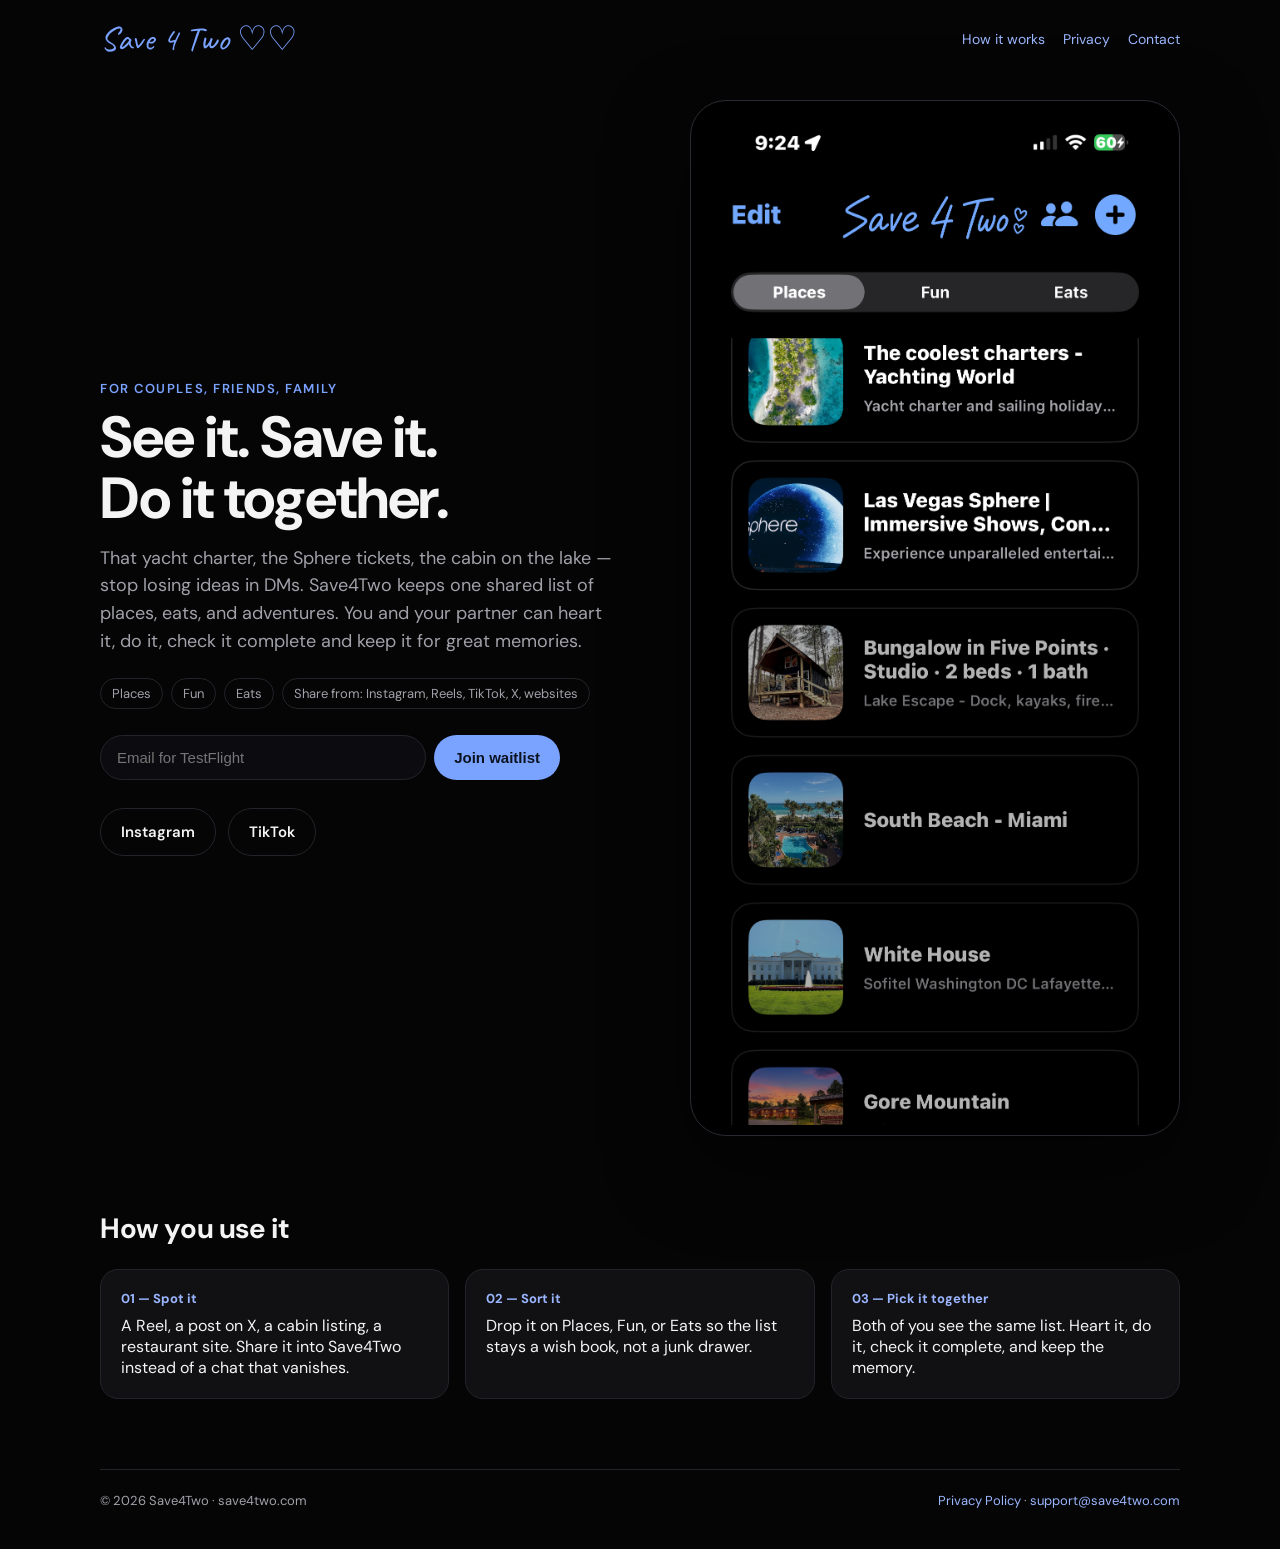
==== website/index.html @ bd9481e2 "Add save4two.com static site with support@ privacy page. Ready to upload the website folder to Cloud" ====
<!DOCTYPE html>
<html lang="en">
<head>
  <meta charset="utf-8" />
  <meta name="viewport" content="width=device-width, initial-scale=1" />
  <title>Save4Two — Shared list for couples, friends, family</title>
  <meta name="description" content="Save ideas from Instagram, Reels, TikTok, X, and websites. Heart it, do it, check it complete, and keep the memories." />
  <link rel="preconnect" href="https://fonts.googleapis.com" />
  <link rel="preconnect" href="https://fonts.gstatic.com" crossorigin />
  <link href="https://fonts.googleapis.com/css2?family=Caveat:wght@600&family=DM+Sans:ital,opsz,wght@0,9..40,400;0,9..40,500;0,9..40,600;0,9..40,700;1,9..40,400&display=swap" rel="stylesheet" />
  <style>
    :root {
      --bg: #050505;
      --card: #111114;
      --ink: #f4f4f5;
      --muted: #a1a1aa;
      --blue: #7aa2ff;
      --blue-2: #9bb6ff;
      --line: #23232a;
    }
    * { box-sizing: border-box; margin: 0; padding: 0; }
    html, body { background: var(--bg); color: var(--ink); font-family: "DM Sans", system-ui, sans-serif; }
    body { min-height: 100vh; }
    a { color: var(--blue-2); text-decoration: none; }
    a:hover { text-decoration: underline; }
    .wrap { width: min(1080px, calc(100% - 40px)); margin: 0 auto; }
    header {
      display: flex; align-items: center; justify-content: space-between;
      padding: 22px 0 8px;
    }
    .wordmark {
      font-family: Caveat, cursive;
      font-size: 34px;
      color: var(--blue);
      letter-spacing: .2px;
      line-height: 1;
    }
    nav { display: flex; gap: 18px; font-size: 14px; color: var(--muted); }
    .hero {
      display: grid;
      grid-template-columns: 1.05fr .95fr;
      gap: 48px;
      align-items: center;
      padding: 36px 0 64px;
    }
    h1 {
      font-size: clamp(34px, 5vw, 58px);
      line-height: 1.05;
      letter-spacing: -1.2px;
      margin: 10px 0 16px;
    }
    .lede { color: var(--muted); font-size: 18px; line-height: 1.55; max-width: 520px; }
    .actions { display: flex; flex-wrap: wrap; gap: 12px; margin-top: 28px; }
    .btn {
      display: inline-flex; align-items: center; justify-content: center;
      border-radius: 999px; padding: 13px 20px; font-weight: 600; font-size: 15px;
      border: 0; cursor: pointer;
    }
    .btn-primary { background: var(--blue); color: #0b1220; }
    .btn-ghost { background: transparent; color: var(--ink); border: 1px solid var(--line); }
    form.wait {
      margin-top: 26px; display: flex; gap: 8px; max-width: 460px;
    }
    form.wait input {
      flex: 1; background: #0c0c10; border: 1px solid var(--line); color: var(--ink);
      border-radius: 999px; padding: 13px 16px; font-size: 15px; outline: none;
    }
    form.wait input:focus { border-color: var(--blue); }
    .phone {
      background: #000;
      border: 1px solid #2a2a32;
      border-radius: 36px;
      padding: 10px;
      box-shadow: 0 30px 80px rgba(0,0,0,.55);
    }
    .phone img {
      width: 100%;
      display: block;
      border-radius: 26px;
    }
    .pills { display: flex; gap: 8px; flex-wrap: wrap; margin-top: 22px; }
    .pill {
      border: 1px solid var(--line); color: var(--muted);
      border-radius: 999px; padding: 6px 11px; font-size: 13px;
    }
    .how { padding: 10px 0 70px; }
    .how h2 { font-size: 28px; letter-spacing: -.4px; margin-bottom: 22px; }
    .steps {
      display: grid; grid-template-columns: repeat(3, 1fr); gap: 16px;
    }
    .step {
      background: var(--card); border: 1px solid var(--line);
      border-radius: 18px; padding: 20px;
    }
    .step b { display: block; color: var(--blue-2); font-size: 13px; margin-bottom: 8px; }
    footer {
      border-top: 1px solid var(--line);
      padding: 22px 0 40px;
      color: var(--muted); font-size: 13px;
      display: flex; justify-content: space-between; gap: 12px; flex-wrap: wrap;
    }
    @media (max-width: 800px) {
      .hero, .steps { grid-template-columns: 1fr; }
      .phone { max-width: 360px; margin: 0 auto; }
      nav { display: none; }
      form.wait { flex-direction: column; }
    }
  </style>
</head>
<body>
  <div class="wrap">
    <header>
      <div class="wordmark">Save 4 Two ♡♡</div>
      <nav>
        <a href="#how">How it works</a>
        <a href="privacy.html">Privacy</a>
        <a href="mailto:support@save4two.com">Contact</a>
      </nav>
    </header>

    <section class="hero">
      <div>
        <p style="color:var(--blue);font-weight:600;font-size:13px;letter-spacing:.12em;text-transform:uppercase;">For couples, friends, family</p>
        <h1>See it. Save it.<br>Do it together.</h1>
        <p class="lede">
          That yacht charter, the Sphere tickets, the cabin on the lake —
          stop losing ideas in DMs. Save4Two keeps one shared
          list of places, eats, and adventures. You and your partner can heart it,
          do it, check it complete and keep it for great memories.
        </p>
        <div class="pills">
          <span class="pill">Places</span>
          <span class="pill">Fun</span>
          <span class="pill">Eats</span>
          <span class="pill">Share from: Instagram, Reels, TikTok, X, websites</span>
        </div>
        <form class="wait" action="mailto:support@save4two.com?subject=Save4Two%20waitlist" method="post" enctype="text/plain">
          <input type="email" name="email" required placeholder="Email for TestFlight" />
          <button class="btn btn-primary" type="submit">Join waitlist</button>
        </form>
        <div class="actions">
          <a class="btn btn-ghost" href="https://instagram.com/save4two" target="_blank" rel="noreferrer">Instagram</a>
          <a class="btn btn-ghost" href="https://www.tiktok.com/@save4two" target="_blank" rel="noreferrer">TikTok</a>
        </div>
      </div>
      <div class="phone">
        <img src="app-screenshot.png" alt="Save4Two app showing a shared Places list" />
      </div>
    </section>

    <section class="how" id="how">
      <h2>How you use it</h2>
      <div class="steps">
        <div class="step">
          <b>01 — Spot it</b>
          A Reel, a post on X, a cabin listing, a restaurant site. Share it into Save4Two instead of a chat that vanishes.
        </div>
        <div class="step">
          <b>02 — Sort it</b>
          Drop it on Places, Fun, or Eats so the list stays a wish book, not a junk drawer.
        </div>
        <div class="step">
          <b>03 — Pick it together</b>
          Both of you see the same list. Heart it, do it, check it complete, and keep the memory.
        </div>
      </div>
    </section>

    <footer>
      <div>© 2026 Save4Two · save4two.com</div>
      <div>
        <a href="privacy.html">Privacy Policy</a>
        ·
        <a href="mailto:support@save4two.com">support@save4two.com</a>
      </div>
    </footer>
  </div>
</body>
</html>
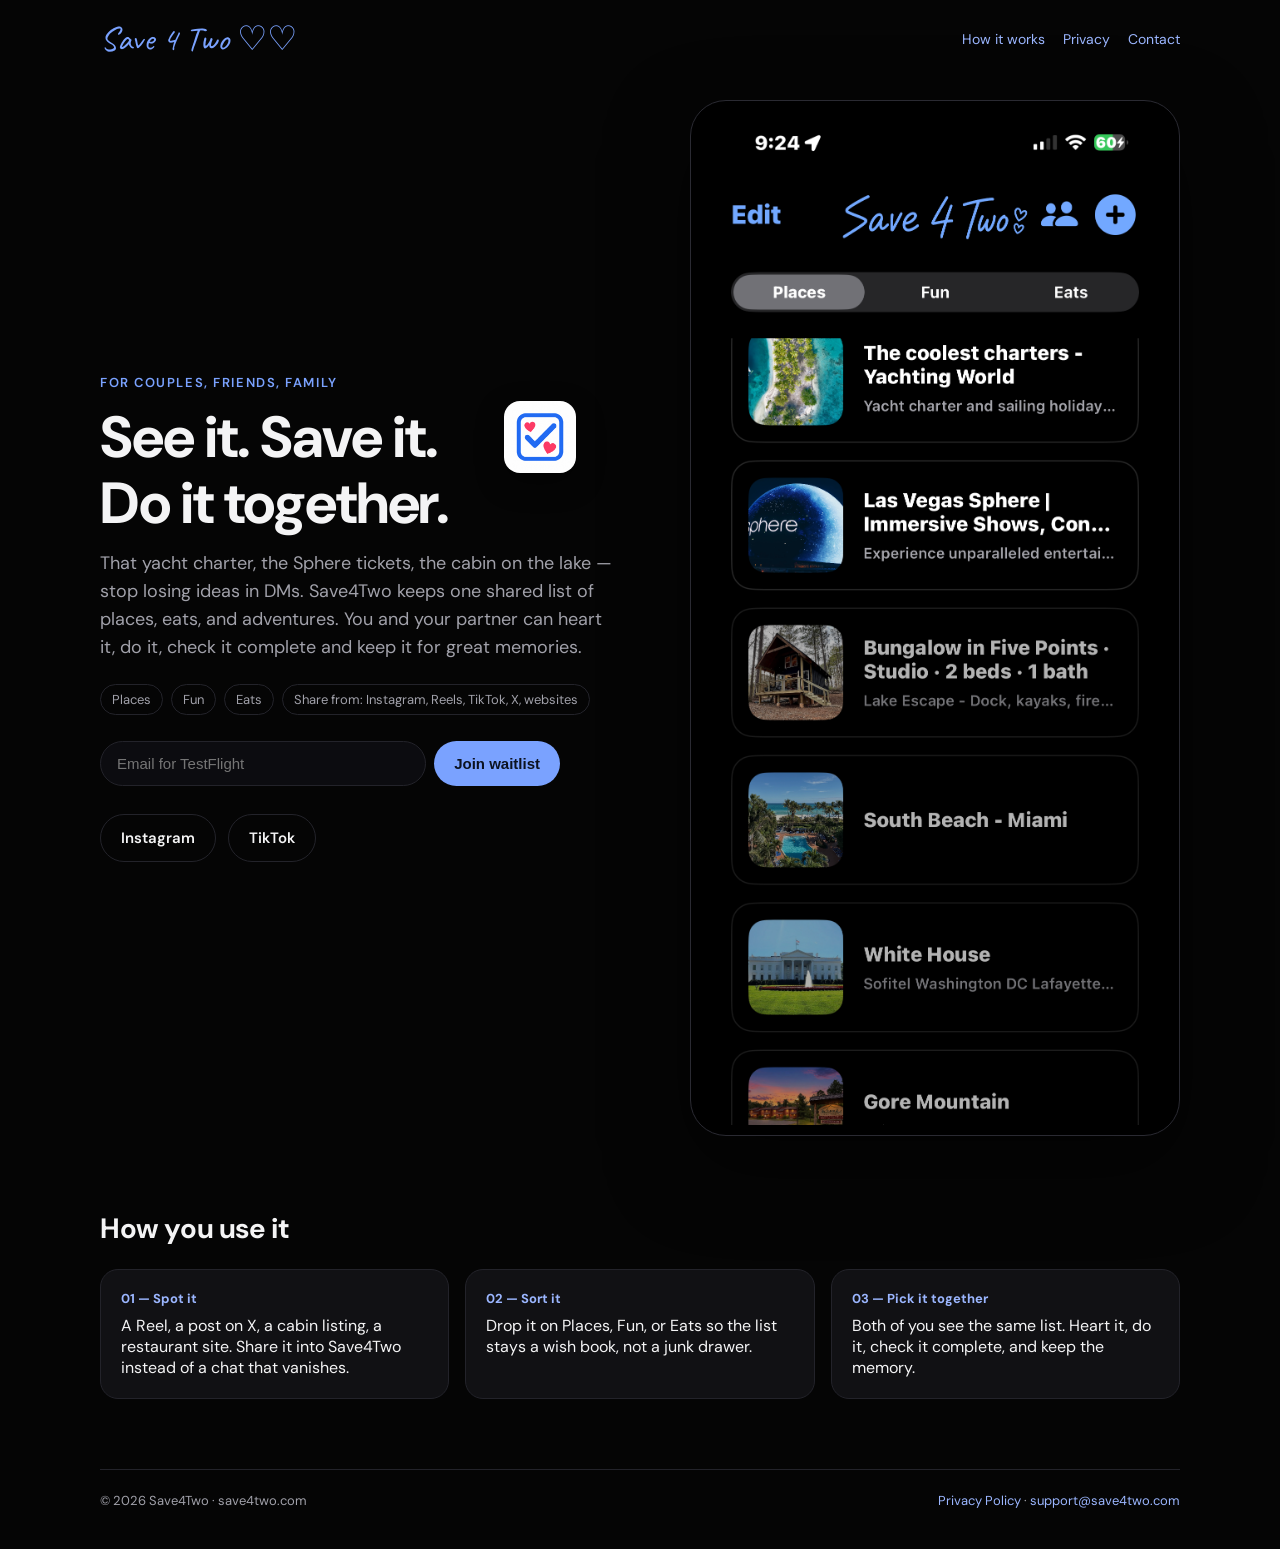
==== commit 8e75b0d4: "Place the app icon on the See it Save it line. Drop the Chris Fleck sentence from the privacy page. " ====
--- a/website/index.html
+++ b/website/index.html
@@ -4,6 +4,7 @@
   <meta charset="utf-8" />
   <meta name="viewport" content="width=device-width, initial-scale=1" />
   <title>Save4Two — Shared list for couples, friends, family</title>
+  <link rel="icon" href="app-icon.png" type="image/png" />
   <meta name="description" content="Save ideas from Instagram, Reels, TikTok, X, and websites. Heart it, do it, check it complete, and keep the memories." />
   <link rel="preconnect" href="https://fonts.googleapis.com" />
   <link rel="preconnect" href="https://fonts.gstatic.com" crossorigin />
@@ -48,6 +49,27 @@
       line-height: 1.05;
       letter-spacing: -1.2px;
       margin: 10px 0 16px;
+    }
+    .title-line {
+      display: flex;
+      align-items: center;
+      width: 100%;
+    }
+    .icon-slot {
+      flex: 1;
+      display: flex;
+      justify-content: center;
+      align-items: center;
+      min-width: 72px;
+    }
+    .app-icon {
+      width: 72px;
+      height: 72px;
+      border-radius: 16px;
+      box-shadow: 0 10px 28px rgba(0,0,0,.45);
+    }
+    @media (max-width: 800px) {
+      .app-icon { width: 56px; height: 56px; border-radius: 13px; }
     }
     .lede { color: var(--muted); font-size: 18px; line-height: 1.55; max-width: 520px; }
     .actions { display: flex; flex-wrap: wrap; gap: 12px; margin-top: 28px; }
@@ -121,7 +143,15 @@
     <section class="hero">
       <div>
         <p style="color:var(--blue);font-weight:600;font-size:13px;letter-spacing:.12em;text-transform:uppercase;">For couples, friends, family</p>
-        <h1>See it. Save it.<br>Do it together.</h1>
+        <h1>
+          <span class="title-line">
+            <span>See it. Save it.</span>
+            <span class="icon-slot">
+              <img class="app-icon" src="app-icon.png" alt="Save4Two app icon" />
+            </span>
+          </span>
+          Do it together.
+        </h1>
         <p class="lede">
           That yacht charter, the Sphere tickets, the cabin on the lake —
           stop losing ideas in DMs. Save4Two keeps one shared
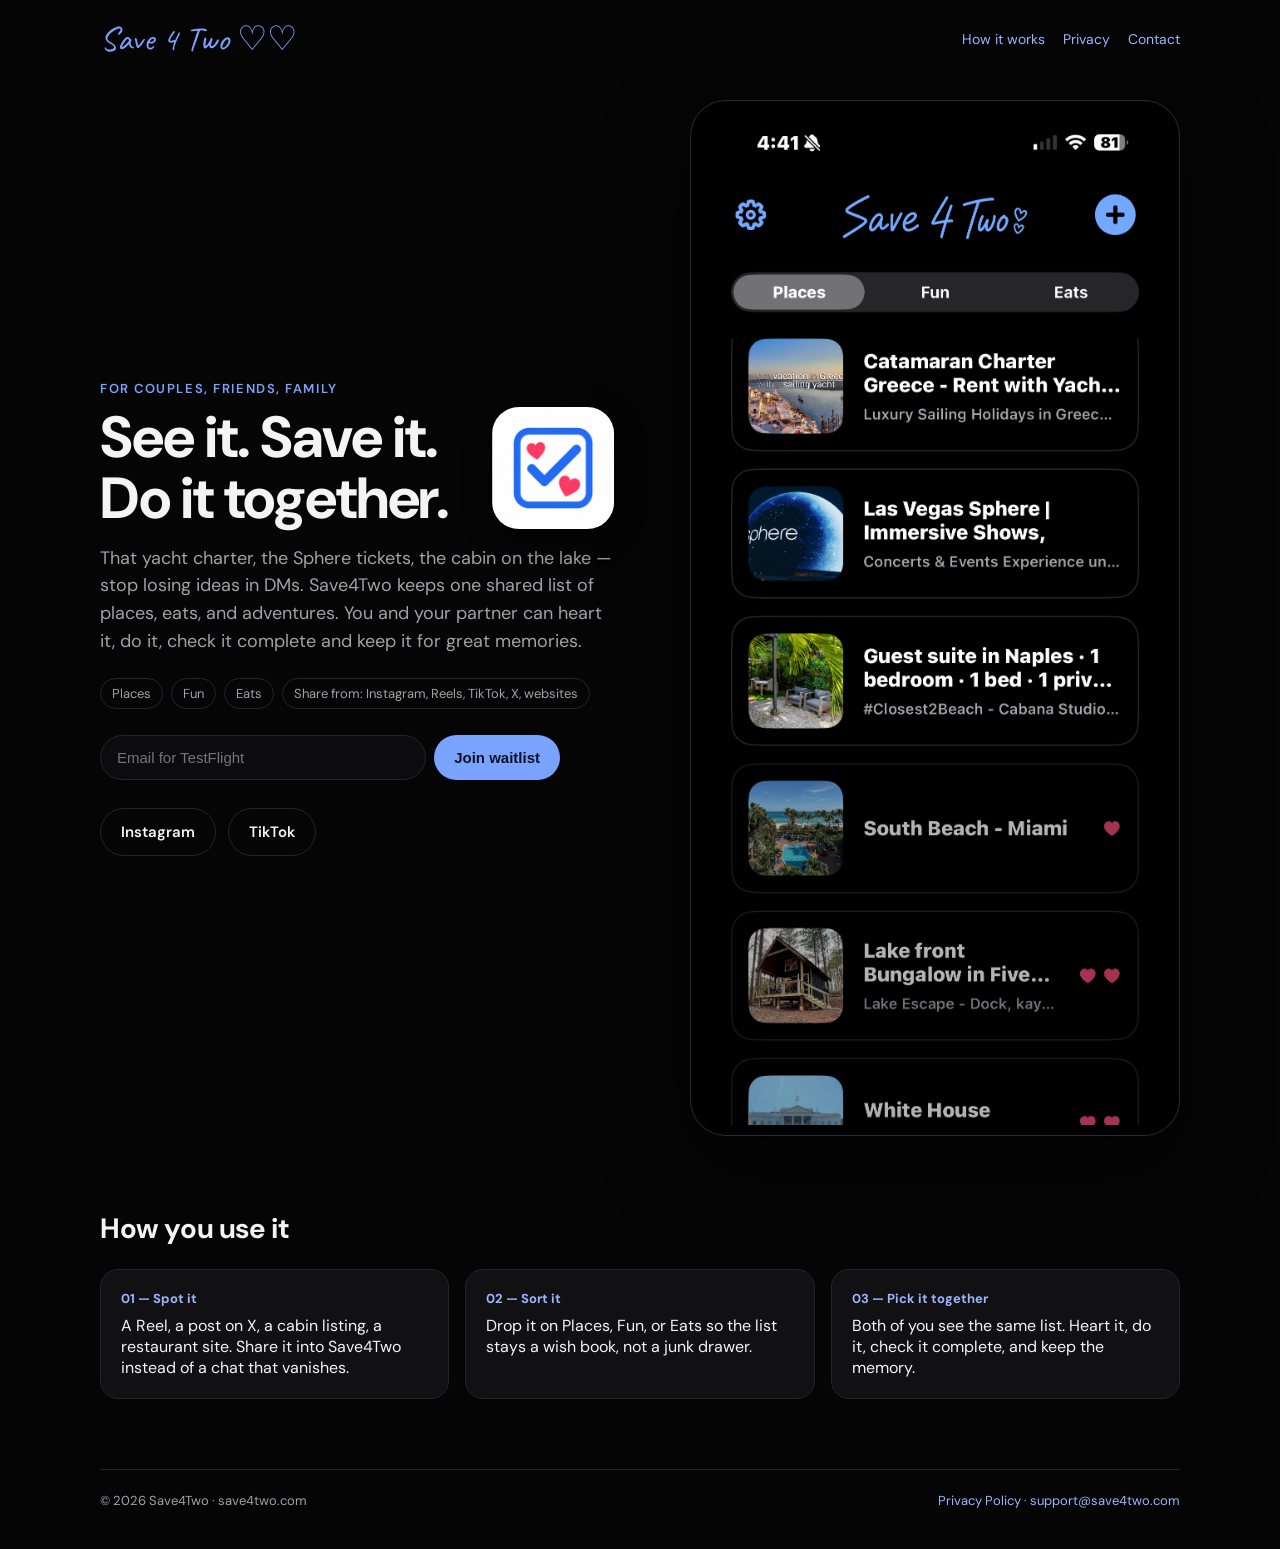
==== commit d40253de: "Make the homepage icon as tall as both headline lines. Co-authored-by: chrismfleck <chrismfleck@user" ====
--- a/website/index.html
+++ b/website/index.html
@@ -45,31 +45,34 @@
       padding: 36px 0 64px;
     }
     h1 {
+      display: flex;
+      align-items: stretch;
+      gap: 16px;
       font-size: clamp(34px, 5vw, 58px);
       line-height: 1.05;
       letter-spacing: -1.2px;
       margin: 10px 0 16px;
     }
-    .title-line {
-      display: flex;
-      align-items: center;
-      width: 100%;
+    .headline-text {
+      flex: 0 1 auto;
+      white-space: nowrap;
     }
     .icon-slot {
       flex: 1;
-      display: flex;
-      justify-content: center;
-      align-items: center;
-      min-width: 72px;
+      position: relative;
+      min-width: 2.1em;
     }
     .app-icon {
-      width: 72px;
-      height: 72px;
-      border-radius: 16px;
+      position: absolute;
+      top: 0;
+      bottom: 0;
+      left: 50%;
+      transform: translateX(-50%);
+      height: 100%;
+      width: auto;
+      aspect-ratio: 1;
+      border-radius: 22%;
       box-shadow: 0 10px 28px rgba(0,0,0,.45);
-    }
-    @media (max-width: 800px) {
-      .app-icon { width: 56px; height: 56px; border-radius: 13px; }
     }
     .lede { color: var(--muted); font-size: 18px; line-height: 1.55; max-width: 520px; }
     .actions { display: flex; flex-wrap: wrap; gap: 12px; margin-top: 28px; }
@@ -144,13 +147,10 @@
       <div>
         <p style="color:var(--blue);font-weight:600;font-size:13px;letter-spacing:.12em;text-transform:uppercase;">For couples, friends, family</p>
         <h1>
-          <span class="title-line">
-            <span>See it. Save it.</span>
-            <span class="icon-slot">
-              <img class="app-icon" src="app-icon.png" alt="Save4Two app icon" />
-            </span>
+          <span class="headline-text">See it. Save it.<br>Do it together.</span>
+          <span class="icon-slot">
+            <img class="app-icon" src="app-icon.png" alt="Save4Two app icon" />
           </span>
-          Do it together.
         </h1>
         <p class="lede">
           That yacht charter, the Sphere tickets, the cabin on the lake —
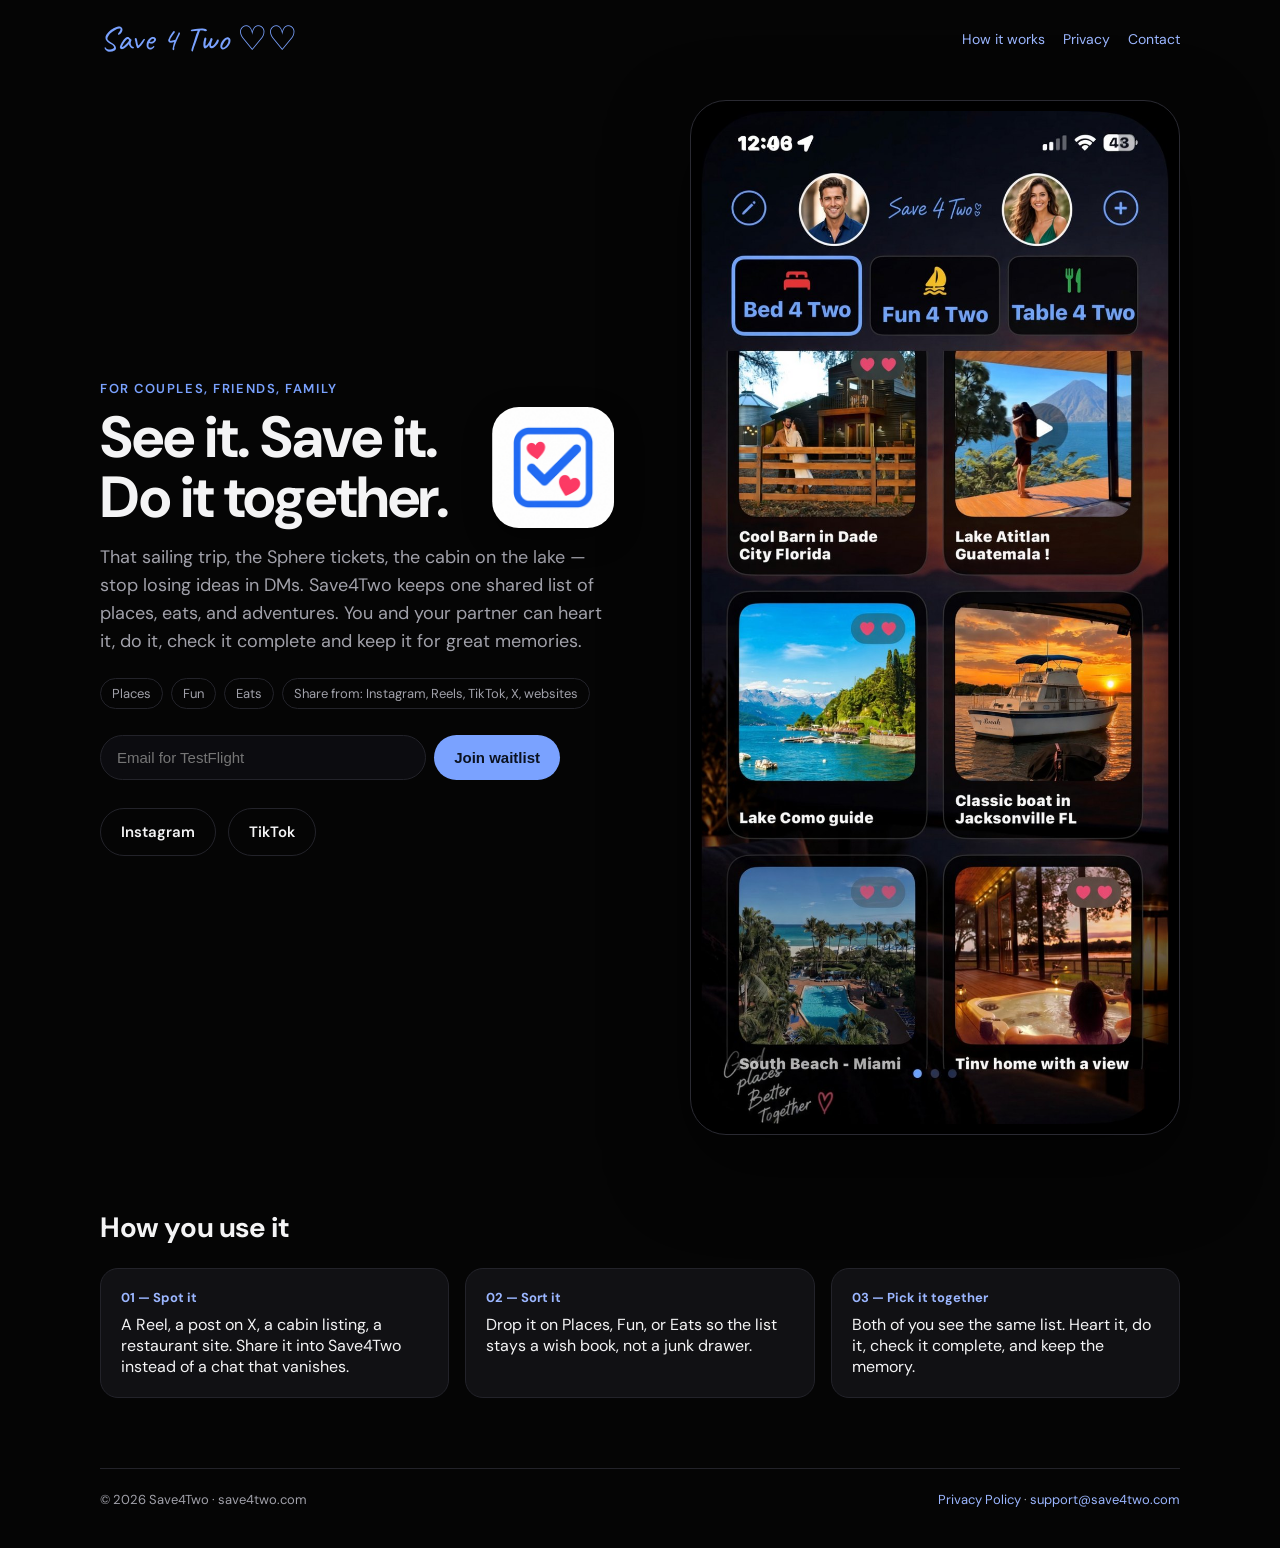
==== commit 9cdd6e54: "Update marketing site screenshot and sailing-trip copy. Replace the phone mockup with the current Be" ====
--- a/website/index.html
+++ b/website/index.html
@@ -153,7 +153,7 @@
           </span>
         </h1>
         <p class="lede">
-          That yacht charter, the Sphere tickets, the cabin on the lake —
+          That sailing trip, the Sphere tickets, the cabin on the lake —
           stop losing ideas in DMs. Save4Two keeps one shared
           list of places, eats, and adventures. You and your partner can heart it,
           do it, check it complete and keep it for great memories.
@@ -174,7 +174,7 @@
         </div>
       </div>
       <div class="phone">
-        <img src="app-screenshot.png" alt="Save4Two app showing a shared Places list" />
+        <img src="app-screenshot.jpg" alt="Save4Two app showing a shared Bed 4 Two list" />
       </div>
     </section>
 
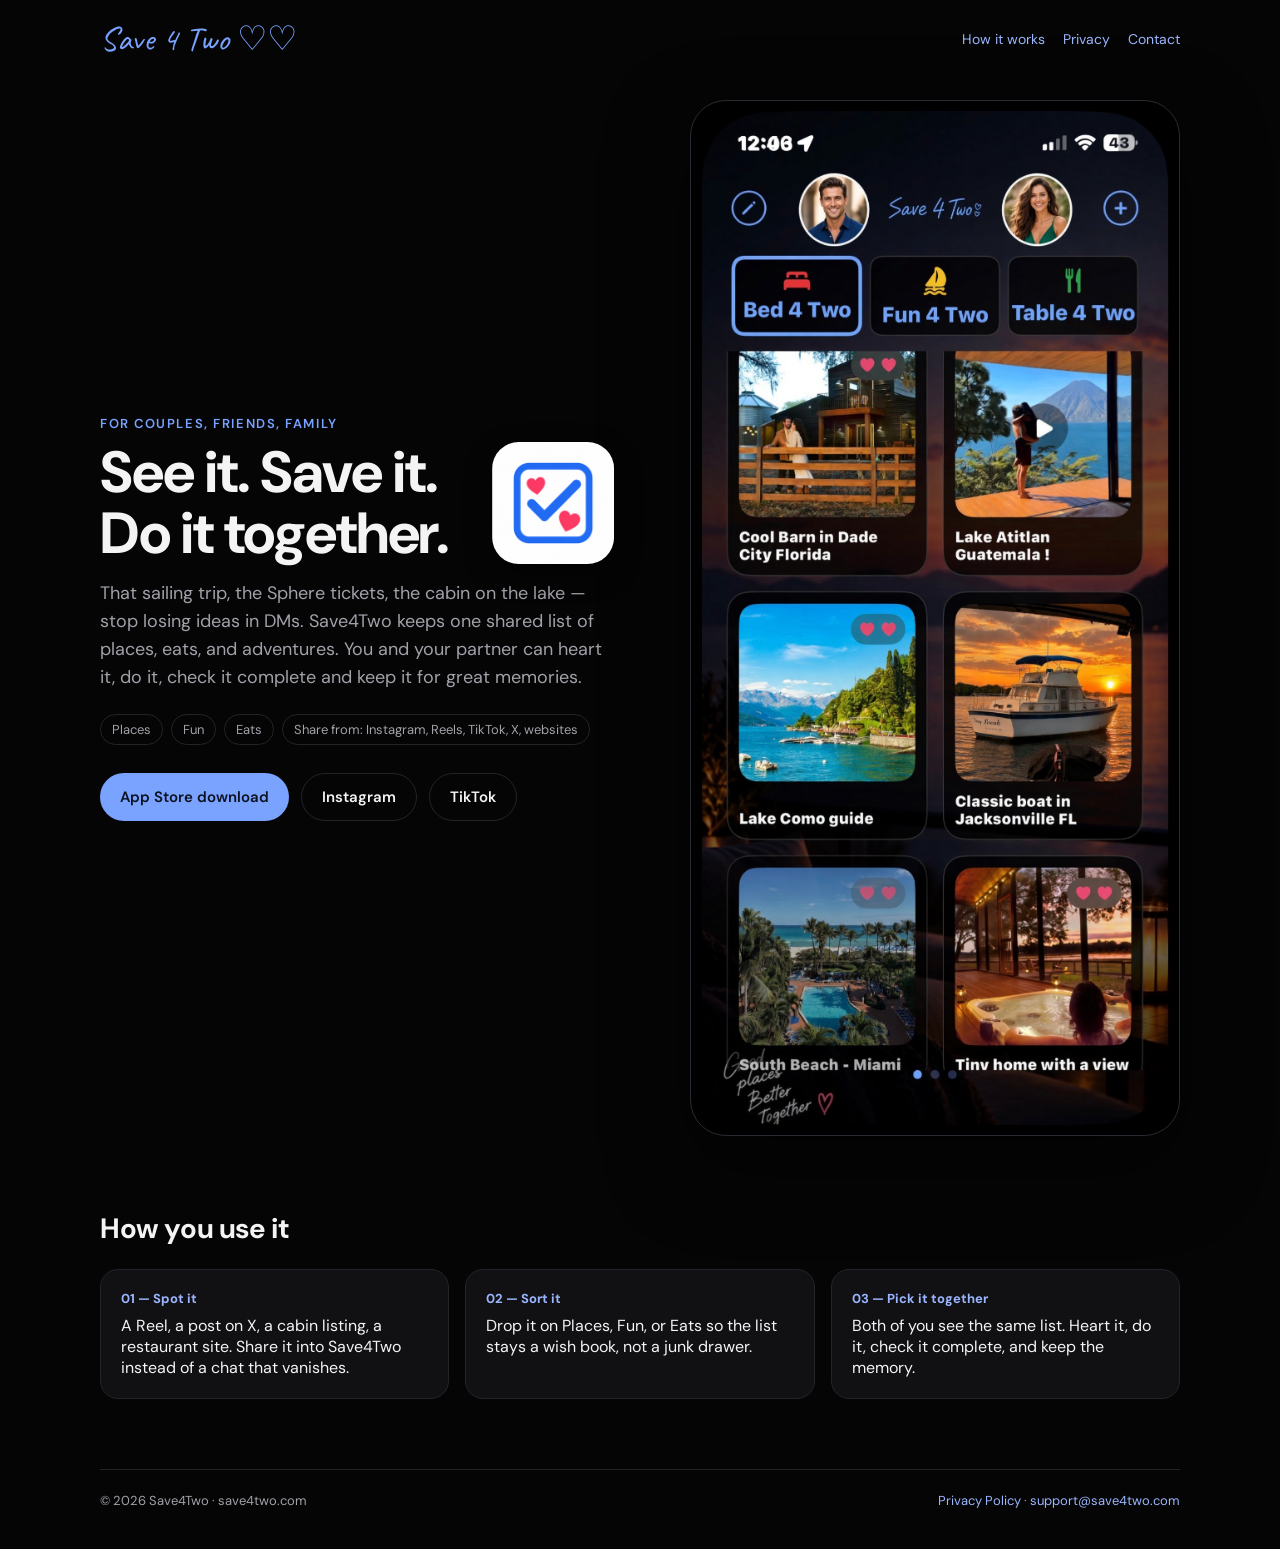
==== commit 03a44551: "Replace TestFlight waitlist form with App Store download button Co-authored-by: chrismfleck <chrismf" ====
--- a/website/index.html
+++ b/website/index.html
@@ -164,11 +164,8 @@
           <span class="pill">Eats</span>
           <span class="pill">Share from: Instagram, Reels, TikTok, X, websites</span>
         </div>
-        <form class="wait" action="mailto:support@save4two.com?subject=Save4Two%20waitlist" method="post" enctype="text/plain">
-          <input type="email" name="email" required placeholder="Email for TestFlight" />
-          <button class="btn btn-primary" type="submit">Join waitlist</button>
-        </form>
         <div class="actions">
+          <a class="btn btn-primary" href="https://apps.apple.com/us/app/save4two/id6806054108" target="_blank" rel="noreferrer">App Store download</a>
           <a class="btn btn-ghost" href="https://instagram.com/save4two" target="_blank" rel="noreferrer">Instagram</a>
           <a class="btn btn-ghost" href="https://www.tiktok.com/@save4two" target="_blank" rel="noreferrer">TikTok</a>
         </div>
